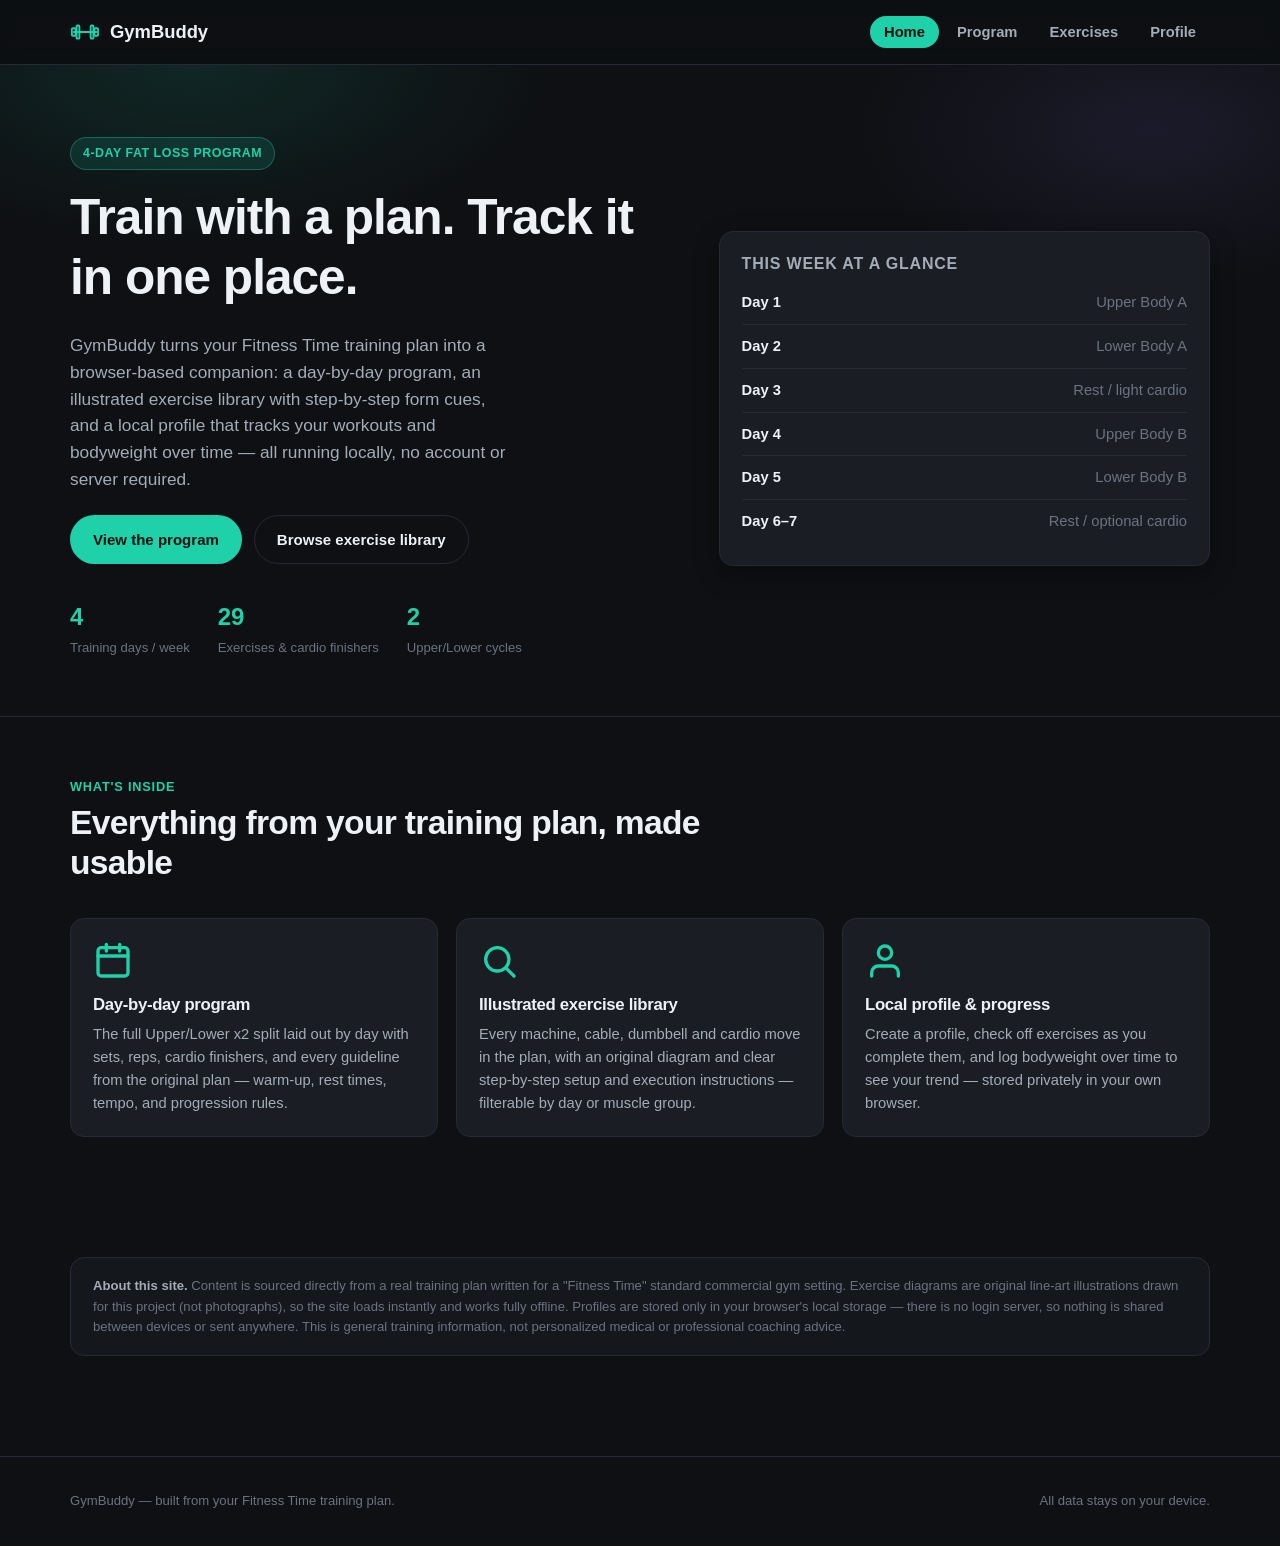
==== index.html @ 77c46cd7 "Add GymBuddy: Gymverse-style site for the 4-day fat loss program Builds a full static site around th" ====
<!DOCTYPE html>
<html lang="en">
<head>
<meta charset="UTF-8">
<meta name="viewport" content="width=device-width, initial-scale=1.0">
<title>GymBuddy — Your Training Program, Exercises &amp; Progress</title>
<link rel="icon" type="image/svg+xml" href="assets/img/favicon.svg">
<link rel="stylesheet" href="css/style.css">
</head>
<body>

<nav class="nav">
  <div class="wrap">
    <a href="index.html" class="brand">
      <svg class="mark" viewBox="0 0 64 64" fill="none" stroke="currentColor" stroke-width="4" stroke-linecap="round" stroke-linejoin="round">
        <line x1="8" y1="32" x2="56" y2="32"/>
        <rect x="4" y="24" width="8" height="16" rx="2"/>
        <rect x="52" y="24" width="8" height="16" rx="2"/>
        <rect x="14" y="18" width="6" height="28" rx="2"/>
        <rect x="44" y="18" width="6" height="28" rx="2"/>
      </svg>
      GymBuddy
    </a>
    <button class="nav-toggle" aria-label="Toggle menu">☰</button>
    <ul class="nav-links">
      <li><a href="index.html">Home</a></li>
      <li><a href="program.html">Program</a></li>
      <li><a href="exercises.html">Exercises</a></li>
      <li><a href="profile.html">Profile</a></li>
    </ul>
  </div>
</nav>

<header class="hero">
  <div class="wrap hero-grid">
    <div>
      <div class="eyebrow">4-Day Fat Loss Program</div>
      <h1>Train with a plan. Track it in one place.</h1>
      <p class="lead">GymBuddy turns your Fitness Time training plan into a browser-based companion: a day-by-day
      program, an illustrated exercise library with step-by-step form cues, and a local profile that tracks your
      workouts and bodyweight over time — all running locally, no account or server required.</p>
      <div class="hero-actions">
        <a href="program.html" class="btn btn-primary">View the program</a>
        <a href="exercises.html" class="btn btn-ghost">Browse exercise library</a>
      </div>
      <div class="hero-stats">
        <div class="stat"><b>4</b><span>Training days / week</span></div>
        <div class="stat"><b>29</b><span>Exercises &amp; cardio finishers</span></div>
        <div class="stat"><b>2</b><span>Upper/Lower cycles</span></div>
      </div>
    </div>
    <div class="hero-card">
      <h3>This week at a glance</h3>
      <div class="day-row"><b>Day 1</b><span>Upper Body A</span></div>
      <div class="day-row"><b>Day 2</b><span>Lower Body A</span></div>
      <div class="day-row"><b>Day 3</b><span>Rest / light cardio</span></div>
      <div class="day-row"><b>Day 4</b><span>Upper Body B</span></div>
      <div class="day-row"><b>Day 5</b><span>Lower Body B</span></div>
      <div class="day-row"><b>Day 6–7</b><span>Rest / optional cardio</span></div>
    </div>
  </div>
</header>

<section>
  <div class="wrap">
    <div class="section-head">
      <div class="kicker">What's inside</div>
      <h2>Everything from your training plan, made usable</h2>
    </div>
    <div class="grid grid-3">
      <div class="card feature-card">
        <svg class="icon" viewBox="0 0 24 24" fill="none" stroke="currentColor" stroke-width="2" stroke-linecap="round" stroke-linejoin="round"><rect x="3" y="4" width="18" height="17" rx="2"/><line x1="3" y1="9" x2="21" y2="9"/><line x1="8" y1="2" x2="8" y2="6"/><line x1="16" y1="2" x2="16" y2="6"/></svg>
        <h3>Day-by-day program</h3>
        <p>The full Upper/Lower x2 split laid out by day with sets, reps, cardio finishers, and every guideline
        from the original plan — warm-up, rest times, tempo, and progression rules.</p>
      </div>
      <div class="card feature-card">
        <svg class="icon" viewBox="0 0 24 24" fill="none" stroke="currentColor" stroke-width="2" stroke-linecap="round" stroke-linejoin="round"><circle cx="11" cy="11" r="7"/><line x1="21" y1="21" x2="16.65" y2="16.65"/></svg>
        <h3>Illustrated exercise library</h3>
        <p>Every machine, cable, dumbbell and cardio move in the plan, with an original diagram and clear
        step-by-step setup and execution instructions — filterable by day or muscle group.</p>
      </div>
      <div class="card feature-card">
        <svg class="icon" viewBox="0 0 24 24" fill="none" stroke="currentColor" stroke-width="2" stroke-linecap="round" stroke-linejoin="round"><path d="M20 21v-2a4 4 0 0 0-4-4H8a4 4 0 0 0-4 4v2"/><circle cx="12" cy="7" r="4"/></svg>
        <h3>Local profile &amp; progress</h3>
        <p>Create a profile, check off exercises as you complete them, and log bodyweight over time to see your
        trend — stored privately in your own browser.</p>
      </div>
    </div>
  </div>
</section>

<section>
  <div class="wrap">
    <div class="disclaimer">
      <b>About this site.</b> Content is sourced directly from a real training plan written for a "Fitness Time"
      standard commercial gym setting. Exercise diagrams are original line-art illustrations drawn for this project
      (not photographs), so the site loads instantly and works fully offline. Profiles are stored only in your
      browser's local storage — there is no login server, so nothing is shared between devices or sent anywhere.
      This is general training information, not personalized medical or professional coaching advice.
    </div>
  </div>
</section>

<footer>
  <div class="wrap">
    <span>GymBuddy — built from your Fitness Time training plan.</span>
    <span>All data stays on your device.</span>
  </div>
</footer>

<script src="js/data.js"></script>
<script src="js/main.js"></script>
</body>
</html>
---- css/style.css ----
/* ============================================================
   GymBuddy — Gymverse-inspired dark fitness theme
   ============================================================ */

:root{
  --bg: #0e1013;
  --bg-alt: #14171c;
  --card: #1a1e24;
  --card-hover: #20252c;
  --border: #262b33;
  --text: #eef1f5;
  --text-dim: #a4acb8;
  --text-faint: #6b7280;
  --accent: #1fd1a8;
  --accent-dark: #14a884;
  --accent-soft: rgba(31,209,168,.12);
  --danger: #ff6b6b;
  --warn: #ffd43b;
  --radius: 14px;
  --radius-sm: 8px;
  --shadow: 0 8px 24px rgba(0,0,0,.35);
  --maxw: 1180px;
  font-family: -apple-system, BlinkMacSystemFont, "Segoe UI", Roboto, Helvetica, Arial, sans-serif;
}

*{ box-sizing: border-box; }
html{ scroll-behavior: smooth; }
body{
  margin:0;
  background: var(--bg);
  color: var(--text);
  line-height: 1.55;
  -webkit-font-smoothing: antialiased;
}
img,svg{ display:block; max-width:100%; }
a{ color: inherit; text-decoration:none; }
h1,h2,h3,h4{ line-height:1.2; margin:0 0 .5em; font-weight:800; letter-spacing:-.02em; }
p{ margin:0 0 1em; color: var(--text-dim); }
ul{ margin:0; padding:0; }
button{ font-family:inherit; }

.wrap{
  max-width: var(--maxw);
  margin: 0 auto;
  padding: 0 20px;
}

/* ---------- Nav ---------- */
.nav{
  position: sticky; top:0; z-index: 50;
  background: rgba(14,16,19,.85);
  backdrop-filter: blur(10px);
  border-bottom: 1px solid var(--border);
}
.nav .wrap{
  display:flex; align-items:center; justify-content:space-between;
  height: 64px;
}
.brand{ display:flex; align-items:center; gap:10px; font-weight:800; font-size:1.15rem; }
.brand .mark{ width:30px; height:30px; color: var(--accent); }
.nav-links{ display:flex; gap:4px; list-style:none; align-items:center; }
.nav-links a{
  padding: 8px 14px; border-radius: 999px; font-weight:600; font-size:.92rem;
  color: var(--text-dim); transition:.15s;
}
.nav-links a:hover{ color: var(--text); background: var(--card); }
.nav-links a.active{ color:#08110f; background: var(--accent); }
.nav-toggle{ display:none; background:none; border:1px solid var(--border); color:var(--text); border-radius:8px; padding:8px 10px; }

@media (max-width: 760px){
  .nav-toggle{ display:block; }
  .nav-links{
    position:absolute; top:64px; left:0; right:0; flex-direction:column; align-items:stretch;
    background: var(--bg-alt); border-bottom:1px solid var(--border); padding:10px; gap:2px;
    display:none;
  }
  .nav-links.open{ display:flex; }
  .nav-links a{ padding:12px 14px; }
}

/* ---------- Hero ---------- */
.hero{
  padding: 72px 0 56px;
  background:
    radial-gradient(600px 300px at 15% 0%, var(--accent-soft), transparent 60%),
    radial-gradient(500px 260px at 90% 10%, rgba(151,117,250,.10), transparent 60%);
  border-bottom: 1px solid var(--border);
}
.hero-grid{ display:grid; grid-template-columns: 1.1fr .9fr; gap: 48px; align-items:center; }
@media (max-width: 860px){ .hero-grid{ grid-template-columns: 1fr; } }
.eyebrow{
  display:inline-flex; align-items:center; gap:8px;
  color: var(--accent); background: var(--accent-soft);
  border:1px solid rgba(31,209,168,.35);
  padding:6px 12px; border-radius:999px; font-size:.78rem; font-weight:700;
  letter-spacing:.04em; text-transform:uppercase; margin-bottom:18px;
}
.hero h1{ font-size: clamp(2rem, 5vw, 3.1rem); }
.hero .lead{ font-size:1.08rem; max-width: 46ch; }
.hero-actions{ display:flex; gap:12px; flex-wrap:wrap; margin-top:22px; }
.hero-stats{ display:flex; gap:28px; margin-top:34px; flex-wrap:wrap; }
.hero-stats .stat b{ display:block; font-size:1.5rem; color:var(--accent); }
.hero-stats .stat span{ color:var(--text-faint); font-size:.82rem; }

.hero-card{
  background: var(--card); border:1px solid var(--border); border-radius: var(--radius);
  padding: 22px; box-shadow: var(--shadow);
}
.hero-card h3{ font-size:1rem; color:var(--text-dim); text-transform:uppercase; letter-spacing:.05em; }
.hero-card .day-row{ display:flex; justify-content:space-between; padding:10px 0; border-top:1px solid var(--border); font-size:.92rem; }
.hero-card .day-row:first-of-type{ border-top:none; }
.hero-card .day-row b{ color:var(--text); }
.hero-card .day-row span{ color:var(--text-faint); }

/* ---------- Buttons ---------- */
.btn{
  display:inline-flex; align-items:center; justify-content:center; gap:8px;
  padding: 12px 22px; border-radius: 999px; font-weight:700; font-size:.94rem;
  border:1px solid transparent; cursor:pointer; transition:.15s; white-space:nowrap;
}
.btn-primary{ background: var(--accent); color:#08110f; }
.btn-primary:hover{ background: var(--accent-dark); }
.btn-ghost{ background: transparent; border-color: var(--border); color: var(--text); }
.btn-ghost:hover{ background: var(--card); }
.btn-danger{ background: transparent; border-color: rgba(255,107,107,.4); color: var(--danger); }
.btn-danger:hover{ background: rgba(255,107,107,.1); }
.btn-sm{ padding:8px 14px; font-size:.82rem; }
.btn:disabled{ opacity:.5; cursor:not-allowed; }

/* ---------- Sections ---------- */
section{ padding: 60px 0; }
.section-head{ max-width: 640px; margin-bottom: 34px; }
.section-head .kicker{ color: var(--accent); font-weight:700; font-size:.8rem; text-transform:uppercase; letter-spacing:.06em; }
.section-head h2{ font-size: clamp(1.5rem, 3vw, 2.1rem); margin-top:6px; }

.grid{ display:grid; gap:18px; }
.grid-3{ grid-template-columns: repeat(3, 1fr); }
.grid-4{ grid-template-columns: repeat(4, 1fr); }
@media (max-width:900px){ .grid-3,.grid-4{ grid-template-columns: repeat(2,1fr); } }
@media (max-width:600px){ .grid-3,.grid-4{ grid-template-columns: 1fr; } }

.card{
  background: var(--card); border:1px solid var(--border); border-radius: var(--radius);
  padding: 22px; transition:.15s;
}
.card:hover{ border-color: rgba(31,209,168,.35); }
.feature-card .icon{ width:40px; height:40px; color: var(--accent); margin-bottom:14px; }
.feature-card h3{ font-size:1.05rem; }
.feature-card p{ font-size:.92rem; margin:0; }

/* ---------- Badges / tags ---------- */
.badge{
  display:inline-flex; align-items:center; gap:6px;
  padding:4px 10px; border-radius:999px; font-size:.72rem; font-weight:700;
  text-transform:uppercase; letter-spacing:.03em;
  background: color-mix(in srgb, var(--accent-cat, var(--accent)) 16%, transparent);
  color: var(--accent-cat, var(--accent));
  border:1px solid color-mix(in srgb, var(--accent-cat, var(--accent)) 35%, transparent);
}

/* ---------- Filters bar ---------- */
.filters{ display:flex; flex-wrap:wrap; gap:8px; margin-bottom: 26px; }
.chip{
  padding:8px 16px; border-radius:999px; background: var(--card); border:1px solid var(--border);
  color: var(--text-dim); font-size:.84rem; font-weight:600; cursor:pointer; transition:.15s;
}
.chip:hover{ color: var(--text); }
.chip.active{ background: var(--accent); border-color: var(--accent); color:#08110f; }
.search-input{
  flex:1; min-width:180px; background: var(--card); border:1px solid var(--border); color:var(--text);
  padding:10px 16px; border-radius:999px; font-size:.9rem;
}
.search-input:focus{ outline:2px solid var(--accent); }

/* ---------- Exercise cards ---------- */
.ex-card{
  background: var(--card); border:1px solid var(--border); border-radius: var(--radius);
  overflow:hidden; cursor:pointer; transition:.15s; display:flex; flex-direction:column;
}
.ex-card:hover{ transform: translateY(-3px); border-color: color-mix(in srgb, var(--accent-cat) 50%, var(--border)); box-shadow: var(--shadow); }
.ex-media{
  aspect-ratio: 4/3; background: var(--bg-alt);
  display:flex; align-items:center; justify-content:center;
  border-bottom:1px solid var(--border);
  color: var(--accent-cat, var(--accent));
}
.ex-media svg{ width:56%; height:56%; }
.ex-body{ padding:16px; display:flex; flex-direction:column; gap:8px; flex:1; }
.ex-body h3{ font-size:1rem; margin:0; }
.ex-meta{ display:flex; gap:6px; flex-wrap:wrap; }
.ex-sets{ margin-top:auto; font-size:.82rem; color: var(--text-faint); }
.ex-sets b{ color: var(--text-dim); }

/* ---------- Modal ---------- */
.modal-overlay{
  position: fixed; inset:0; background: rgba(5,6,8,.7); backdrop-filter: blur(3px);
  display:none; align-items:flex-start; justify-content:center; padding: 40px 16px; z-index:100; overflow-y:auto;
}
.modal-overlay.open{ display:flex; }
.modal{
  position: relative;
  background: var(--bg-alt); border:1px solid var(--border); border-radius: var(--radius);
  max-width: 640px; width:100%; box-shadow: var(--shadow); animation: pop .15s ease-out;
}
@keyframes pop{ from{ transform: translateY(8px); opacity:0; } to{ transform:none; opacity:1; } }
.modal-head{ display:flex; align-items:flex-start; justify-content:space-between; padding: 20px 22px; border-bottom:1px solid var(--border); gap:16px; }
.modal-head .m-icon{ width:64px; height:64px; flex:none; padding:10px; border-radius: var(--radius-sm); background: var(--card); color: var(--accent-cat, var(--accent)); }
.modal-close{ background:none; border:none; color: var(--text-faint); font-size:1.4rem; cursor:pointer; line-height:1; padding:4px; }
.modal-close:hover{ color: var(--text); }
.modal-body{ padding: 20px 22px 26px; }
.modal-body h4{ font-size:.78rem; text-transform:uppercase; letter-spacing:.05em; color: var(--text-faint); margin:18px 0 8px; }
.modal-body h4:first-child{ margin-top:0; }
.modal-body ol, .modal-body ul.tips{ margin:0; padding-left: 20px; color: var(--text-dim); font-size:.92rem; }
.modal-body ol li, .modal-body ul.tips li{ margin-bottom:6px; }
.source-note{ margin-top:18px; padding:10px 14px; background: var(--card); border:1px solid var(--border); border-radius: var(--radius-sm); font-size:.78rem; color: var(--text-faint); }

/* ---------- Program page ---------- */
.day-card{ background: var(--card); border:1px solid var(--border); border-radius: var(--radius); margin-bottom:18px; overflow:hidden; }
.day-head{ display:flex; align-items:center; justify-content:space-between; padding:18px 22px; background: var(--bg-alt); border-bottom:1px solid var(--border); gap: 14px; flex-wrap:wrap; }
.day-head h3{ margin:0; font-size:1.1rem; }
.day-head .day-sub{ color: var(--text-faint); font-size:.82rem; }
.day-progress{ display:flex; align-items:center; gap:10px; font-size:.8rem; color: var(--text-dim); }
.day-progress .bar{ width:110px; height:6px; background: var(--border); border-radius:99px; overflow:hidden; }
.day-progress .bar i{ display:block; height:100%; background: var(--accent); width:0%; transition:.2s; }

table.ex-table{ width:100%; border-collapse: collapse; }
table.ex-table th{ text-align:left; font-size:.72rem; text-transform:uppercase; letter-spacing:.05em; color: var(--text-faint); padding:10px 22px; border-bottom:1px solid var(--border); }
table.ex-table td{ padding: 12px 22px; border-bottom:1px solid var(--border); font-size:.92rem; }
table.ex-table tr:last-child td{ border-bottom:none; }
table.ex-table tr:hover td{ background: rgba(255,255,255,.02); }
.ex-name-link{ font-weight:600; cursor:pointer; }
.ex-name-link:hover{ color: var(--accent); }
.check-cell{ width:36px; }
.check{ width:20px; height:20px; border-radius:6px; border:1.5px solid var(--border); background:transparent; cursor:pointer; display:flex; align-items:center; justify-content:center; color:#08110f; }
.check.done{ background: var(--accent); border-color: var(--accent); }
.rest-row td{ padding: 20px 22px; color: var(--text-dim); font-style: italic; }

.notes-box{ background: var(--card); border:1px solid var(--border); border-radius: var(--radius); padding: 22px; }
.notes-box ul{ padding-left:20px; color: var(--text-dim); font-size:.92rem; }
.notes-box li{ margin-bottom:8px; }
.guideline-grid{ display:grid; grid-template-columns: repeat(2,1fr); gap:14px; }
@media (max-width:700px){ .guideline-grid{ grid-template-columns:1fr; } }
.guideline{ background: var(--card); border:1px solid var(--border); border-radius: var(--radius-sm); padding:16px; }
.guideline b{ display:block; color: var(--accent); font-size:.8rem; text-transform:uppercase; letter-spacing:.04em; margin-bottom:6px; }
.guideline p{ margin:0; font-size:.88rem; }

/* ---------- Forms ---------- */
.form-grid{ display:grid; grid-template-columns: repeat(2,1fr); gap:14px; }
@media (max-width:600px){ .form-grid{ grid-template-columns:1fr; } }
.field{ display:flex; flex-direction:column; gap:6px; }
.field.full{ grid-column: 1 / -1; }
.field label{ font-size:.78rem; color: var(--text-faint); font-weight:600; }
.field input, .field select{
  background: var(--bg-alt); border:1px solid var(--border); color: var(--text);
  padding:10px 12px; border-radius: var(--radius-sm); font-size:.92rem;
}
.field input:focus, .field select:focus{ outline:2px solid var(--accent); }
.hint{ font-size:.76rem; color: var(--text-faint); }
.form-actions{ display:flex; gap:10px; margin-top:18px; flex-wrap:wrap; }

/* ---------- Profile page ---------- */
.profile-empty{ text-align:center; padding: 70px 20px; }
.profile-empty .icon-lg{ width:64px; height:64px; margin:0 auto 18px; color: var(--accent); }
.profile-shell{ display:grid; grid-template-columns: 300px 1fr; gap: 22px; align-items:start; }
@media (max-width:860px){ .profile-shell{ grid-template-columns:1fr; } }
.profile-card{ text-align:center; }
.avatar{
  width:78px; height:78px; border-radius:50%; margin: 0 auto 14px;
  background: linear-gradient(135deg, var(--accent), #14a884);
  display:flex; align-items:center; justify-content:center; font-weight:800; font-size:1.6rem; color:#08110f;
}
.profile-card .name{ font-size:1.15rem; font-weight:800; }
.profile-card .meta{ color: var(--text-faint); font-size:.84rem; margin-bottom:16px; }
.profile-switch{ margin-top:16px; padding-top:16px; border-top:1px solid var(--border); text-align:left; }
.profile-switch .plist{ list-style:none; display:flex; flex-direction:column; gap:6px; margin-bottom:10px; }
.profile-switch .plist button{ width:100%; text-align:left; background: var(--bg-alt); border:1px solid var(--border); color:var(--text-dim); padding:8px 10px; border-radius:8px; cursor:pointer; font-size:.84rem; }
.profile-switch .plist button.active{ border-color: var(--accent); color: var(--text); }

.stat-row{ display:grid; grid-template-columns: repeat(4,1fr); gap:14px; margin-bottom:20px; }
@media (max-width:700px){ .stat-row{ grid-template-columns: repeat(2,1fr); } }
.stat-tile{ background: var(--card); border:1px solid var(--border); border-radius: var(--radius-sm); padding:16px; }
.stat-tile b{ display:block; font-size:1.4rem; }
.stat-tile span{ color: var(--text-faint); font-size:.76rem; text-transform:uppercase; letter-spacing:.04em; }

.tabs{ display:flex; gap:4px; border-bottom:1px solid var(--border); margin-bottom:20px; }
.tab-btn{ background:none; border:none; color: var(--text-faint); padding:10px 16px; font-weight:700; cursor:pointer; font-size:.9rem; border-bottom:2px solid transparent; }
.tab-btn.active{ color: var(--text); border-color: var(--accent); }
.tab-panel{ display:none; }
.tab-panel.active{ display:block; }

.weight-form{ display:flex; gap:10px; margin-bottom:18px; flex-wrap:wrap; align-items:flex-end; }
table.log-table{ width:100%; border-collapse: collapse; font-size:.88rem; }
table.log-table th{ text-align:left; color: var(--text-faint); font-size:.72rem; text-transform:uppercase; padding:8px 4px; border-bottom:1px solid var(--border); }
table.log-table td{ padding:8px 4px; border-bottom:1px solid var(--border); color: var(--text-dim); }

canvas#weightChart{ width:100%; height:180px; margin-bottom:18px; }

/* ---------- Disclaimer / footer ---------- */
.disclaimer{ background: var(--bg-alt); border:1px solid var(--border); border-radius: var(--radius); padding:18px 22px; font-size:.82rem; color: var(--text-faint); }
.disclaimer b{ color: var(--text-dim); }

footer{ border-top:1px solid var(--border); padding: 34px 0; margin-top: 40px; }
footer .wrap{ display:flex; justify-content:space-between; align-items:center; flex-wrap:wrap; gap:12px; color: var(--text-faint); font-size:.82rem; }

.empty-state{ text-align:center; padding: 40px 20px; color: var(--text-faint); }
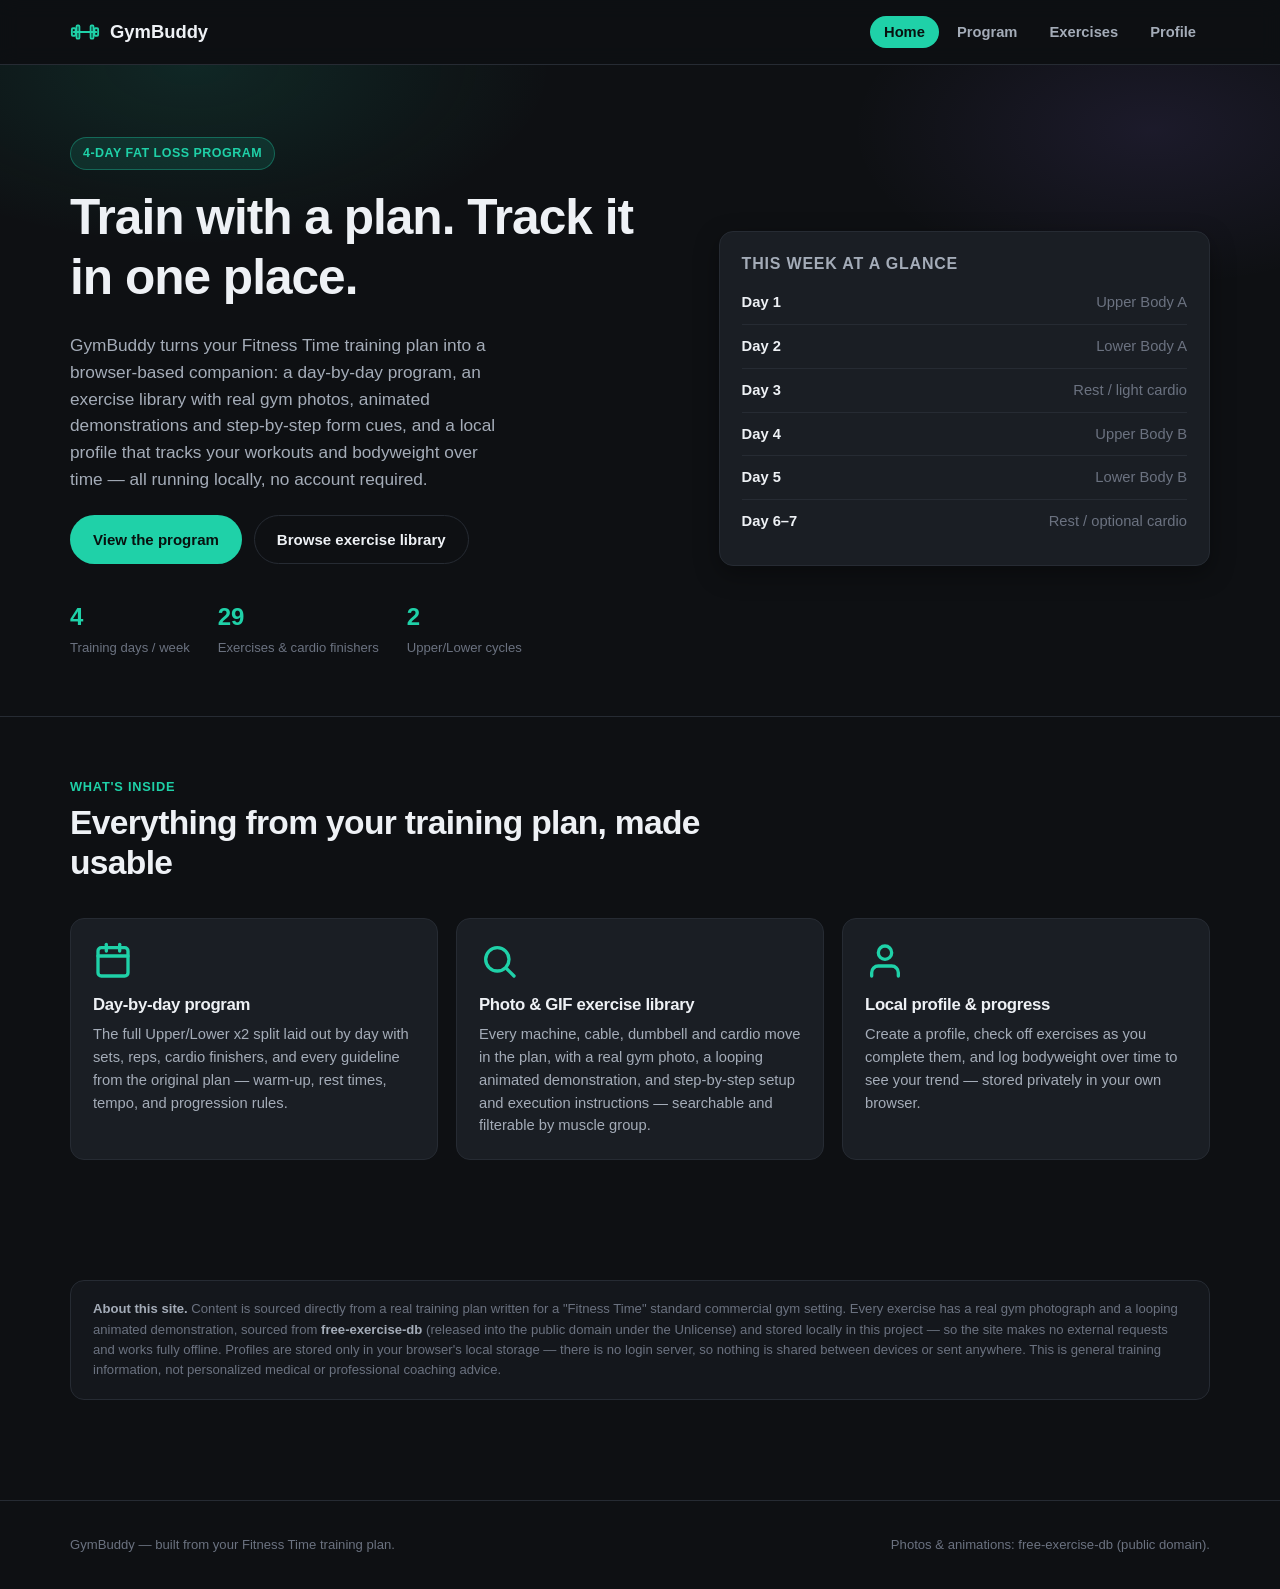
==== commit beb33eae: "Add real gym photos and animated GIF demos for all 29 exercises Replaces the SVG-only visuals with g" ====
--- a/index.html
+++ b/index.html
@@ -37,8 +37,8 @@
       <div class="eyebrow">4-Day Fat Loss Program</div>
       <h1>Train with a plan. Track it in one place.</h1>
       <p class="lead">GymBuddy turns your Fitness Time training plan into a browser-based companion: a day-by-day
-      program, an illustrated exercise library with step-by-step form cues, and a local profile that tracks your
-      workouts and bodyweight over time — all running locally, no account or server required.</p>
+      program, an exercise library with real gym photos, animated demonstrations and step-by-step form cues, and a
+      local profile that tracks your workouts and bodyweight over time — all running locally, no account required.</p>
       <div class="hero-actions">
         <a href="program.html" class="btn btn-primary">View the program</a>
         <a href="exercises.html" class="btn btn-ghost">Browse exercise library</a>
@@ -76,9 +76,9 @@
       </div>
       <div class="card feature-card">
         <svg class="icon" viewBox="0 0 24 24" fill="none" stroke="currentColor" stroke-width="2" stroke-linecap="round" stroke-linejoin="round"><circle cx="11" cy="11" r="7"/><line x1="21" y1="21" x2="16.65" y2="16.65"/></svg>
-        <h3>Illustrated exercise library</h3>
-        <p>Every machine, cable, dumbbell and cardio move in the plan, with an original diagram and clear
-        step-by-step setup and execution instructions — filterable by day or muscle group.</p>
+        <h3>Photo &amp; GIF exercise library</h3>
+        <p>Every machine, cable, dumbbell and cardio move in the plan, with a real gym photo, a looping animated
+        demonstration, and step-by-step setup and execution instructions — searchable and filterable by muscle group.</p>
       </div>
       <div class="card feature-card">
         <svg class="icon" viewBox="0 0 24 24" fill="none" stroke="currentColor" stroke-width="2" stroke-linecap="round" stroke-linejoin="round"><path d="M20 21v-2a4 4 0 0 0-4-4H8a4 4 0 0 0-4 4v2"/><circle cx="12" cy="7" r="4"/></svg>
@@ -94,10 +94,12 @@
   <div class="wrap">
     <div class="disclaimer">
       <b>About this site.</b> Content is sourced directly from a real training plan written for a "Fitness Time"
-      standard commercial gym setting. Exercise diagrams are original line-art illustrations drawn for this project
-      (not photographs), so the site loads instantly and works fully offline. Profiles are stored only in your
-      browser's local storage — there is no login server, so nothing is shared between devices or sent anywhere.
-      This is general training information, not personalized medical or professional coaching advice.
+      standard commercial gym setting. Every exercise has a real gym photograph and a looping animated
+      demonstration, sourced from <b>free-exercise-db</b> (released into the public domain under the Unlicense)
+      and stored locally in this project — so the site makes no external requests and works fully offline.
+      Profiles are stored only in your browser's local storage — there is no login server, so nothing is shared
+      between devices or sent anywhere. This is general training information, not personalized medical or
+      professional coaching advice.
     </div>
   </div>
 </section>
@@ -105,7 +107,7 @@
 <footer>
   <div class="wrap">
     <span>GymBuddy — built from your Fitness Time training plan.</span>
-    <span>All data stays on your device.</span>
+    <span>Photos &amp; animations: free-exercise-db (public domain).</span>
   </div>
 </footer>
 
--- a/css/style.css
+++ b/css/style.css
@@ -179,12 +179,43 @@
 }
 .ex-card:hover{ transform: translateY(-3px); border-color: color-mix(in srgb, var(--accent-cat) 50%, var(--border)); box-shadow: var(--shadow); }
 .ex-media{
+  position: relative; overflow: hidden;
   aspect-ratio: 4/3; background: var(--bg-alt);
   display:flex; align-items:center; justify-content:center;
   border-bottom:1px solid var(--border);
   color: var(--accent-cat, var(--accent));
 }
-.ex-media svg{ width:56%; height:56%; }
+.ex-media .ex-photo{
+  width:100%; height:100%; object-fit: cover; display:block;
+  transition: transform .25s ease;
+}
+.ex-card:hover .ex-media .ex-photo{ transform: scale(1.04); }
+.ex-media .play-badge{
+  position:absolute; right:8px; bottom:8px; z-index:2;
+  background: rgba(8,17,15,.78); color: var(--accent);
+  border:1px solid rgba(31,209,168,.4);
+  padding:3px 9px; border-radius:999px; font-size:.68rem; font-weight:800;
+  letter-spacing:.04em; backdrop-filter: blur(4px);
+}
+.ex-card:hover .ex-media .play-badge{ background: var(--accent); color:#08110f; border-color: var(--accent); }
+/* SVG diagram fallback, shown only if a photo fails to load */
+.ex-media .icon-fallback{ display:none; }
+.ex-media .icon-fallback svg{ width:56%; height:56%; }
+.ex-card.no-photo .ex-media .ex-photo,
+.ex-card.no-photo .ex-media .play-badge{ display:none; }
+.ex-card.no-photo .ex-media .icon-fallback{
+  display:flex; align-items:center; justify-content:center; width:100%; height:100%;
+}
+
+/* Animated demonstration inside the detail modal */
+.gif-figure{ margin:0 0 20px; }
+.gif-figure img{
+  width:100%; border-radius: var(--radius-sm); border:1px solid var(--border);
+  background: var(--card); display:block;
+}
+.gif-figure figcaption{
+  margin-top:8px; font-size:.78rem; color: var(--text-faint); line-height:1.45;
+}
 .ex-body{ padding:16px; display:flex; flex-direction:column; gap:8px; flex:1; }
 .ex-body h3{ font-size:1rem; margin:0; }
 .ex-meta{ display:flex; gap:6px; flex-wrap:wrap; }
@@ -228,8 +259,13 @@
 table.ex-table td{ padding: 12px 22px; border-bottom:1px solid var(--border); font-size:.92rem; }
 table.ex-table tr:last-child td{ border-bottom:none; }
 table.ex-table tr:hover td{ background: rgba(255,255,255,.02); }
-.ex-name-link{ font-weight:600; cursor:pointer; }
+.ex-name-link{ font-weight:600; cursor:pointer; display:flex; align-items:center; gap:12px; }
 .ex-name-link:hover{ color: var(--accent); }
+.row-thumb{
+  width:52px; height:39px; flex:none; object-fit: cover;
+  border-radius:6px; border:1px solid var(--border); background: var(--bg-alt);
+}
+.ex-name-link:hover .row-thumb{ border-color: var(--accent); }
 .check-cell{ width:36px; }
 .check{ width:20px; height:20px; border-radius:6px; border:1.5px solid var(--border); background:transparent; cursor:pointer; display:flex; align-items:center; justify-content:center; color:#08110f; }
 .check.done{ background: var(--accent); border-color: var(--accent); }
